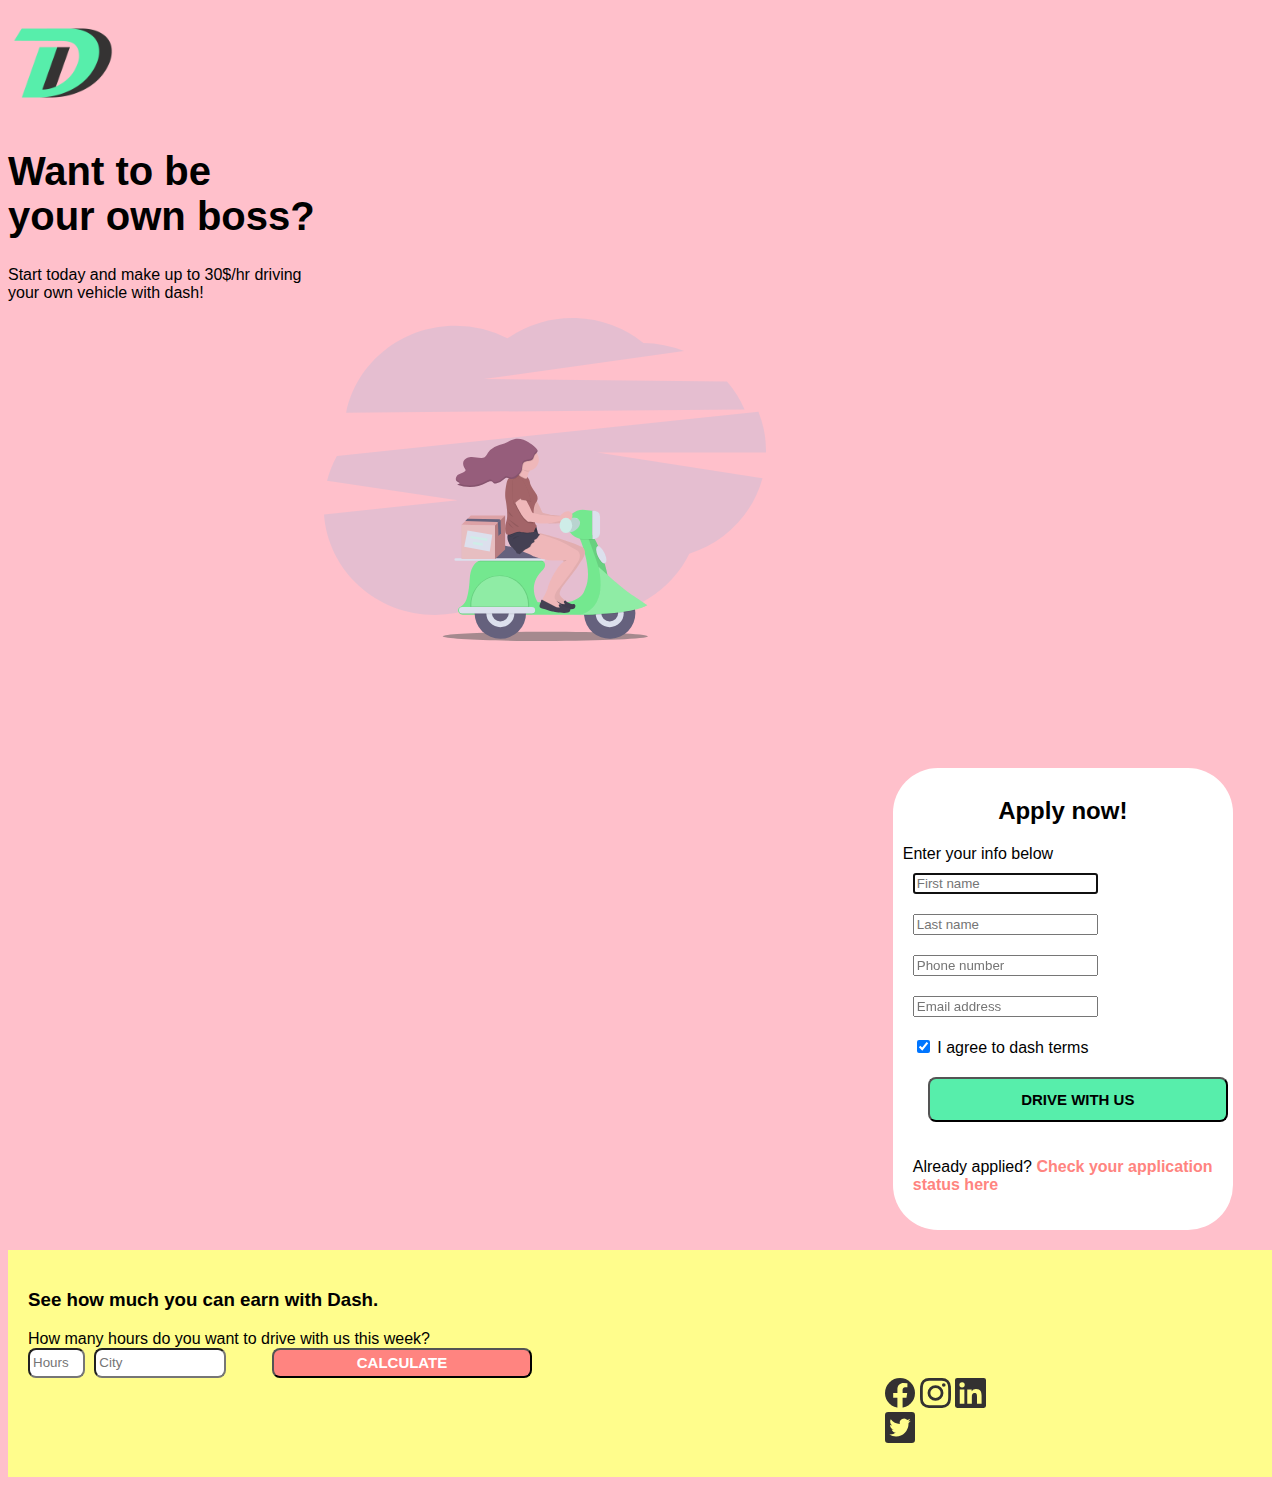
==== Landing-page- Isabella de Brienne/index.html @ 2eb27841 "Completed assigment" ====
<!DOCTYPE html>
<html lang="en">
<head>
    <meta charset="UTF-8">
    <meta name="viewport" content="width=device-width, initial-scale=1.0">
    <meta http-equiv="X-UA-Compatible" content="ie=edge">
   <link rel="stylesheet" href="css/style.css">
  <link rel="stylesheet" href="<link href="https://fonts.googleapis.com/css?family=Montserrat:400,700&display=swap" rel="stylesheet">
   
   
    <title>Landing page</title>
</head>
<body> 
    <div class="body">
<div class="logo">
    <img src="images/logo/logo.png" alt="big-logo">
</div> 

    <h1>Want to be <br>your own boss?</h1> 
    <div><p>Start today and make up to 30$/hr driving <br> your own vehicle with dash!</p></div>

<div class="scooter">
     <img src="images/bg-image/scooter.svg" alt="scooter">
</div>
    

<div class="contact-form">
    <h2>Apply now!</h2>
    <p2>Enter your info below</p2> 

    <form>
       <div>
            <label for="first-name"></label>
            <input type="text" name="first-name" id="first-name" placeholder="First name" required 
            autofocus>
        </div>

       <div>
            <label for="last-name"></label>
            <input type="text" name="last-name" id="last-name" placeholder="Last name" required 
            autofocus>
        </div>

      <div>
            <label for="phone-number"></label>
            <input type="text" name="phone-number" id="phone-number" placeholder="Phone number" required 
            autofocus>
        </div>

        <div>
            <label for="email-address"></label>
            <input type="text" name="email-address" id="email-address" placeholder="Email address" required 
            autofocus>
        </div>

        <div>
            <label for="i-agree">
            <input type="checkbox" name="i-agree" id="i-agree" value="yes" checked>
            I agree to dash terms
            </label>
        </div>

       <a> <button type="submit">DRIVE WITH US</button> </a>

        <p>Already applied? <b>Check your application status here</b></p>
    </form>
</div> 
</div>

<footer>
    <h3>See how much you can earn with Dash.</h3>
    <p3>How many hours do you want to drive with us this week?</p3> 

<div class="form2">
    <form>
        
            <label for="hours"></label>
            <input type="text" name="hours" id="hours" placeholder="Hours" required 
            autofocus>
        
            <label for="city"></label>
            <input type="text" name="city" id="city" placeholder="City" required 
            autofocus>
         

      <div class="button2">  <button type="submit2">CALCULATE</button> </div>
    </form>
</div> 

<div class="icons">

<a><img src="images/icons/facebook.svg" alt="facebook"></a>
<img src="images/icons/instagram.svg" alt="instagram">
<img src="images/icons/linkedin.svg" alt="Linkedin">
<img src="images/icons/twitter.svg" alt="Twitter">

</div>

</footer>

</body>
</html>
---- Landing-page- Isabella de Brienne/css/style.css ----
Body{
    background-color: #F7F7FF;
    font-family: 'Montserrat', sans-serif;
    
}

.logo img{
    border-radius: 4px;
  padding: 5px;
  width: 100px;
} 

h1{
    font-size: 2.5rem;
    font-weight: bold;
} 

h2{
    text-align: center;
}
/*Contact form stuff*/
.contact-form{ 
    background-color:#FFFFFF;
    border-radius: 45px; 
    border-bottom: none; 
    display: inline-block;
    margin-left: 15px;
    margin-right: 15px;
}
a button{
    background-color: #57EEAB; 
    font-weight: bold;
    width: 150px;
    height: 45px;
    border-radius: 8px; 
    font-size: 15px;
    margin-left: 25%;
margin-right: 20%
    
} 

.contact-form form{
    display: grid;
    grid-auto-flow: row;
    grid-row-gap: 20px; 
    padding: 10px;
    
}




/*All things in footer*/
footer{
    background-color: #FFFD8C;
    padding: 20px;
}

.button2 button{
    background-color: #FF8480;
    font-weight: bold;
    color: white;
    width: 260px;
    height: 30px;
    border-radius: 8px;
margin-right: 55%;
font-size: 15px;
   
} 

#hours{
    border-radius: 8px;
    float: left;
    width: 47px;
    padding: 3px;
    
}

#city{
    border-radius: 8px; 
    float: left; 
    width: 65%;
    margin-left: 5%;
    padding: 3px;
}

a img {
    border-radius: 50%;
} 

b{
    color:#FF8480;
} 

.icons{
   margin-left: 20%;
   margin-right: 20%;
   display: grid;
        grid-auto-flow: column;
        grid-row-gap: 50%;

}

@media screen and (min-width: 40rem){

    .contact-form{
        margin: auto;
        margin-left: 20%;
        margin-right: 20%;
       padding: 10px;
    }
    .form2 form{
        display: grid;
        grid-auto-flow: column;
        grid-row-gap: 30%;
        
    }
    a button{
        width: 300px;
        margin-left: 5%;
    }
}

@media screen and (min-width: 60rem){
    body{
        background-color: pink;
    }

    .scooter img{
        max-width: 35%;
        float: right;
        margin-right: 40%;
        margin-bottom: 10%;
        
    }
.contact-form{
    display: table;
    margin-left: 70%;
    margin-bottom: 20px;
    
} 
.form2{
    display: table;
}

.icons{
   display: inline-block;
margin-left:70%;
margin-bottom: 10px;
   
}
    
.button2 button{
    margin-right: 80%;
}
   
}
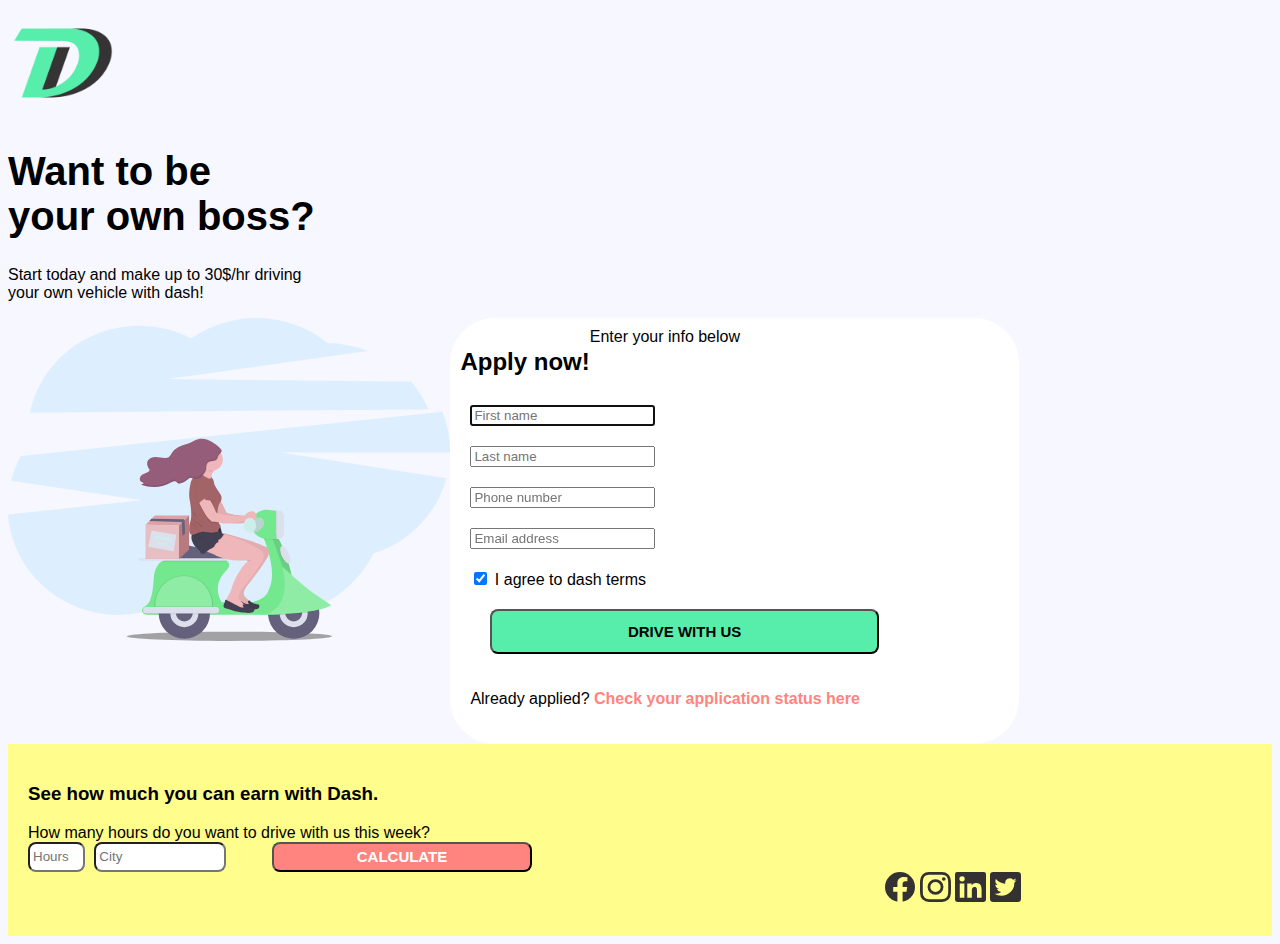
==== commit ba4276e1: "completed" ====
--- a/Landing-page- Isabella de Brienne/index.html
+++ b/Landing-page- Isabella de Brienne/index.html
@@ -16,8 +16,11 @@
     <img src="images/logo/logo.png" alt="big-logo">
 </div> 
 
+<div class="flex-container">
     <h1>Want to be <br>your own boss?</h1> 
-    <div><p>Start today and make up to 30$/hr driving <br> your own vehicle with dash!</p></div>
+    <p>Start today and make up to 30$/hr driving <br> your own vehicle with dash!</p>
+</div>
+
 
 <div class="scooter">
      <img src="images/bg-image/scooter.svg" alt="scooter">
--- a/Landing-page- Isabella de Brienne/css/style.css
+++ b/Landing-page- Isabella de Brienne/css/style.css
@@ -3,21 +3,24 @@
     font-family: 'Montserrat', sans-serif;
     
 }
-
+/* D logo position */
 .logo img{
     border-radius: 4px;
   padding: 5px;
   width: 100px;
 } 
 
+/* title and sub title*/
+.flex-container{
+    flex:wrap; 
+ }
+
 h1{
     font-size: 2.5rem;
-    font-weight: bold;
+    font-weight: bold;   
 } 
 
-h2{
-    text-align: center;
-}
+
 /*Contact form stuff*/
 .contact-form{ 
     background-color:#FFFFFF;
@@ -92,17 +95,15 @@
     color:#FF8480;
 } 
 
+/* Icons placement */
 .icons{
-   margin-left: 20%;
-   margin-right: 20%;
-   display: grid;
-        grid-auto-flow: column;
-        grid-row-gap: 50%;
-
+grid-auto-flow: row;
 }
 
+/* Tablet view */
 @media screen and (min-width: 40rem){
 
+/* Conatct forms */
     .contact-form{
         margin: auto;
         margin-left: 20%;
@@ -119,39 +120,50 @@
         width: 300px;
         margin-left: 5%;
     }
+
+    /* Icons placement */
+    .icons{
+        text-align: center;
+        display: grid;
+grid-auto-flow: column;
+grid-column-gap: 5px;
+    }
 }
 
+/* Desktop view */
 @media screen and (min-width: 60rem){
-    body{
-        background-color: pink;
+    
+    /* Scooter image placement */
+    .scooter img{
+    flex: row;
+    float:left;
+    width: 35%;   
     }
 
-    .scooter img{
-        max-width: 35%;
-        float: right;
-        margin-right: 40%;
-        margin-bottom: 10%;
-        
+    /* contact forms */
+    .contact-form{
+    display: flex;
+    flex-wrap: wrap;
+   } 
+
+    a button{
+    width: 100%;
+   display: inline-block;
     }
-.contact-form{
-    display: table;
-    margin-left: 70%;
-    margin-bottom: 20px;
-    
-} 
-.form2{
-    display: table;
-}
 
-.icons{
+    .form2{
+    display: flex;  
+    }
+
+    .button2 button{
+        margin-right: 80%;
+        }
+
+    /* Icons placement */
+    .icons{
    display: inline-block;
-margin-left:70%;
-margin-bottom: 10px;
+    margin-left:70%;
+    margin-bottom: 10px;
+    }
    
 }
-    
-.button2 button{
-    margin-right: 80%;
-}
-   
-}